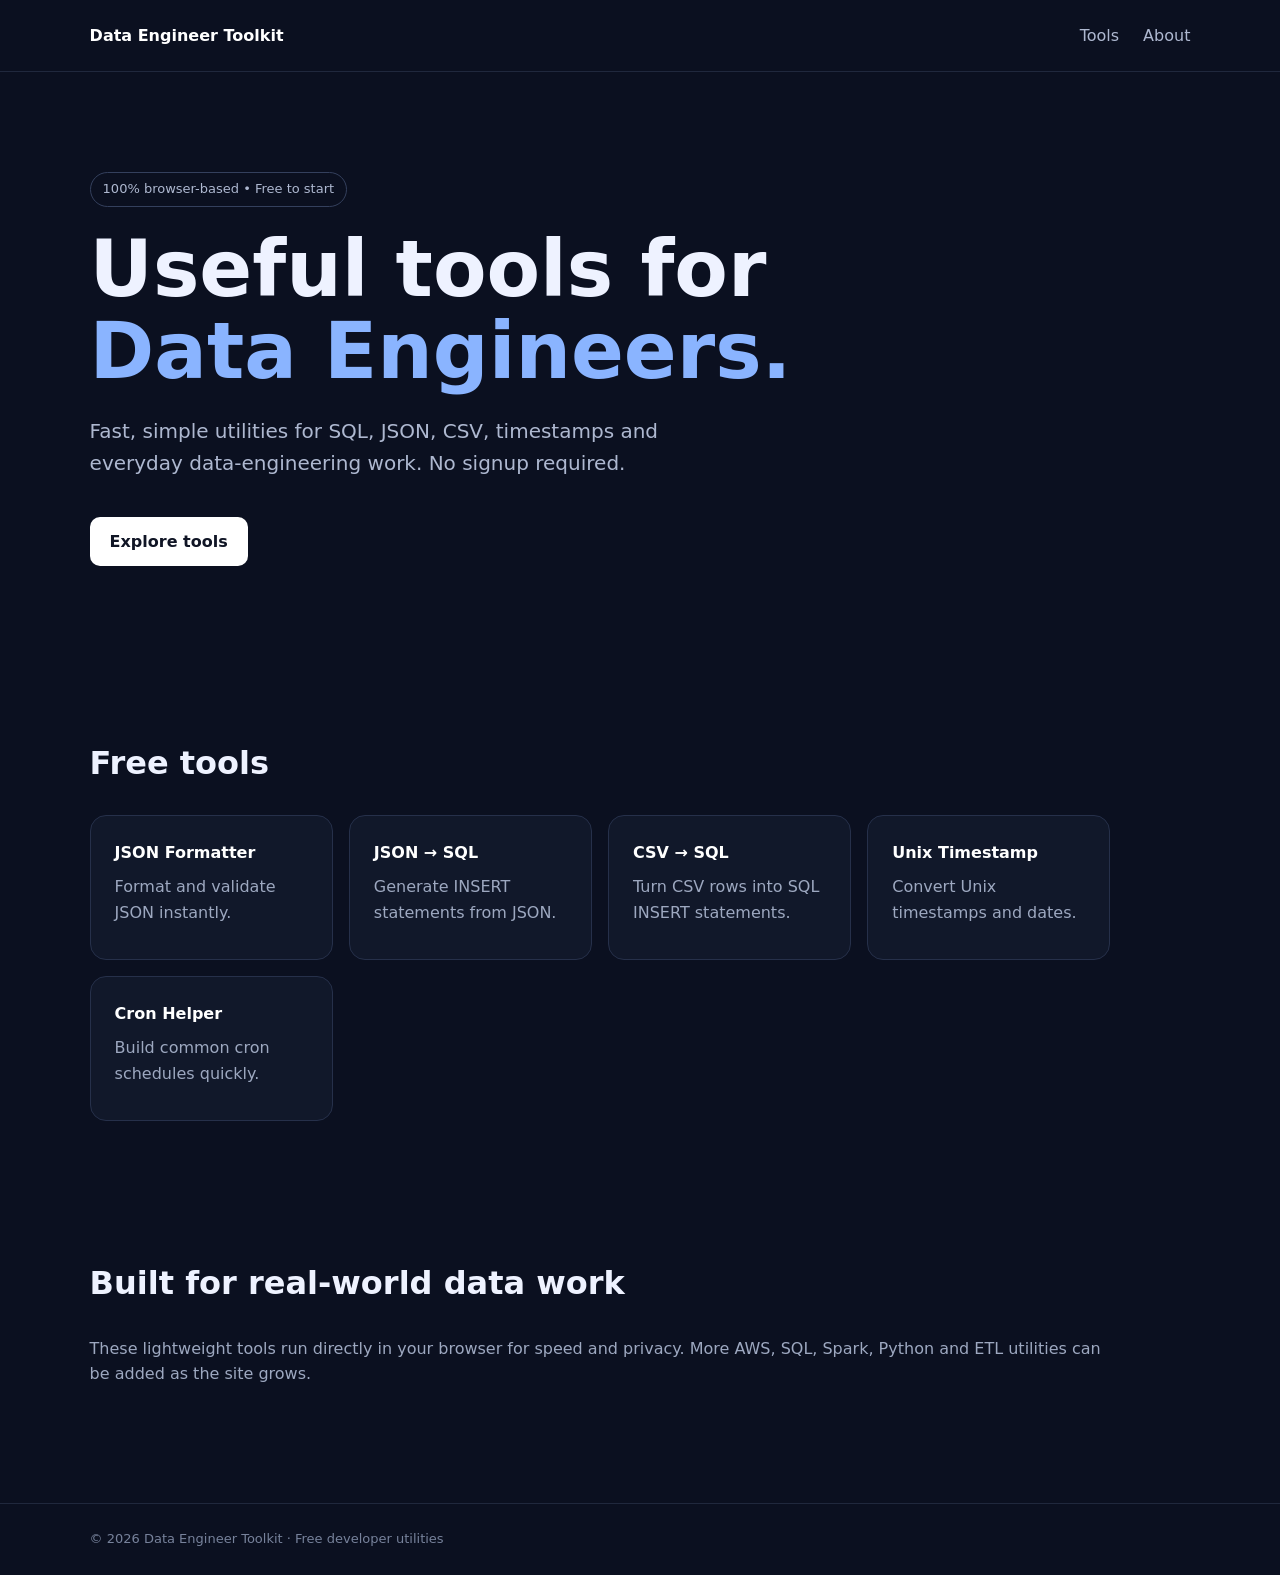
==== index.html @ 97fb95e5 "Add files via upload" ====
<!doctype html>
<html lang="en">
<head>
<meta charset="utf-8">
<meta name="viewport" content="width=device-width,initial-scale=1">
<title>Data Engineer Toolkit — Free Developer Tools</title>
<meta name="description" content="Free browser-based tools for data engineers: JSON formatter, JSON to SQL, CSV to SQL, Unix timestamp converter, and cron expression helper.">
<link rel="stylesheet" href="style.css">
</head>
<body>
<header class="nav">
  <a class="brand" href="/">Data Engineer Toolkit</a>
  <nav><a href="#tools">Tools</a><a href="#about">About</a></nav>
</header>

<main>
<section class="hero">
  <span class="pill">100% browser-based • Free to start</span>
  <h1>Useful tools for<br><span>Data Engineers.</span></h1>
  <p>Fast, simple utilities for SQL, JSON, CSV, timestamps and everyday data-engineering work. No signup required.</p>
  <a class="button" href="#tools">Explore tools</a>
</section>

<section id="tools" class="section">
<h2>Free tools</h2>
<div class="grid">
  <a class="card" href="tools/json-formatter.html"><b>JSON Formatter</b><span>Format and validate JSON instantly.</span></a>
  <a class="card" href="tools/json-to-sql.html"><b>JSON → SQL</b><span>Generate INSERT statements from JSON.</span></a>
  <a class="card" href="tools/csv-to-sql.html"><b>CSV → SQL</b><span>Turn CSV rows into SQL INSERT statements.</span></a>
  <a class="card" href="tools/timestamp.html"><b>Unix Timestamp</b><span>Convert Unix timestamps and dates.</span></a>
  <a class="card" href="tools/cron.html"><b>Cron Helper</b><span>Build common cron schedules quickly.</span></a>
</div>
</section>

<section id="about" class="section about">
<h2>Built for real-world data work</h2>
<p>These lightweight tools run directly in your browser for speed and privacy. More AWS, SQL, Spark, Python and ETL utilities can be added as the site grows.</p>
</section>
</main>
<footer>© 2026 Data Engineer Toolkit · Free developer utilities</footer>
</body>
</html>
---- style.css ----
*{box-sizing:border-box}body{margin:0;font-family:Inter,system-ui,-apple-system,Segoe UI,sans-serif;background:#0b1020;color:#eef2ff;line-height:1.6}.nav{height:72px;display:flex;align-items:center;justify-content:space-between;padding:0 7%;border-bottom:1px solid #20283d;background:#0b1020}.brand{font-weight:800;color:#fff;text-decoration:none}.nav nav{display:flex;gap:24px}.nav nav a{color:#aeb8d0;text-decoration:none}.hero{padding:100px 7% 90px;max-width:900px}.pill{display:inline-block;border:1px solid #34405d;border-radius:999px;padding:6px 12px;color:#aeb8d0;font-size:13px}.hero h1{font-size:clamp(44px,7vw,78px);line-height:1.05;margin:22px 0}.hero h1 span{color:#8ab4ff}.hero p{font-size:20px;color:#aeb8d0;max-width:650px}.button{display:inline-block;margin-top:18px;background:#fff;color:#101525;padding:12px 20px;border-radius:10px;text-decoration:none;font-weight:700}.section{padding:55px 7%;max-width:1200px}.section h2{font-size:32px}.grid{display:grid;grid-template-columns:repeat(auto-fit,minmax(210px,1fr));gap:16px}.card{display:flex;flex-direction:column;gap:8px;padding:24px;border:1px solid #26304a;border-radius:16px;background:#11182a;color:#fff;text-decoration:none;min-height:145px}.card:hover{border-color:#6077aa;transform:translateY(-2px)}.card span,.about p{color:#9da8c0}.about{padding-bottom:100px}footer{border-top:1px solid #20283d;padding:25px 7%;color:#77829b;font-size:13px}
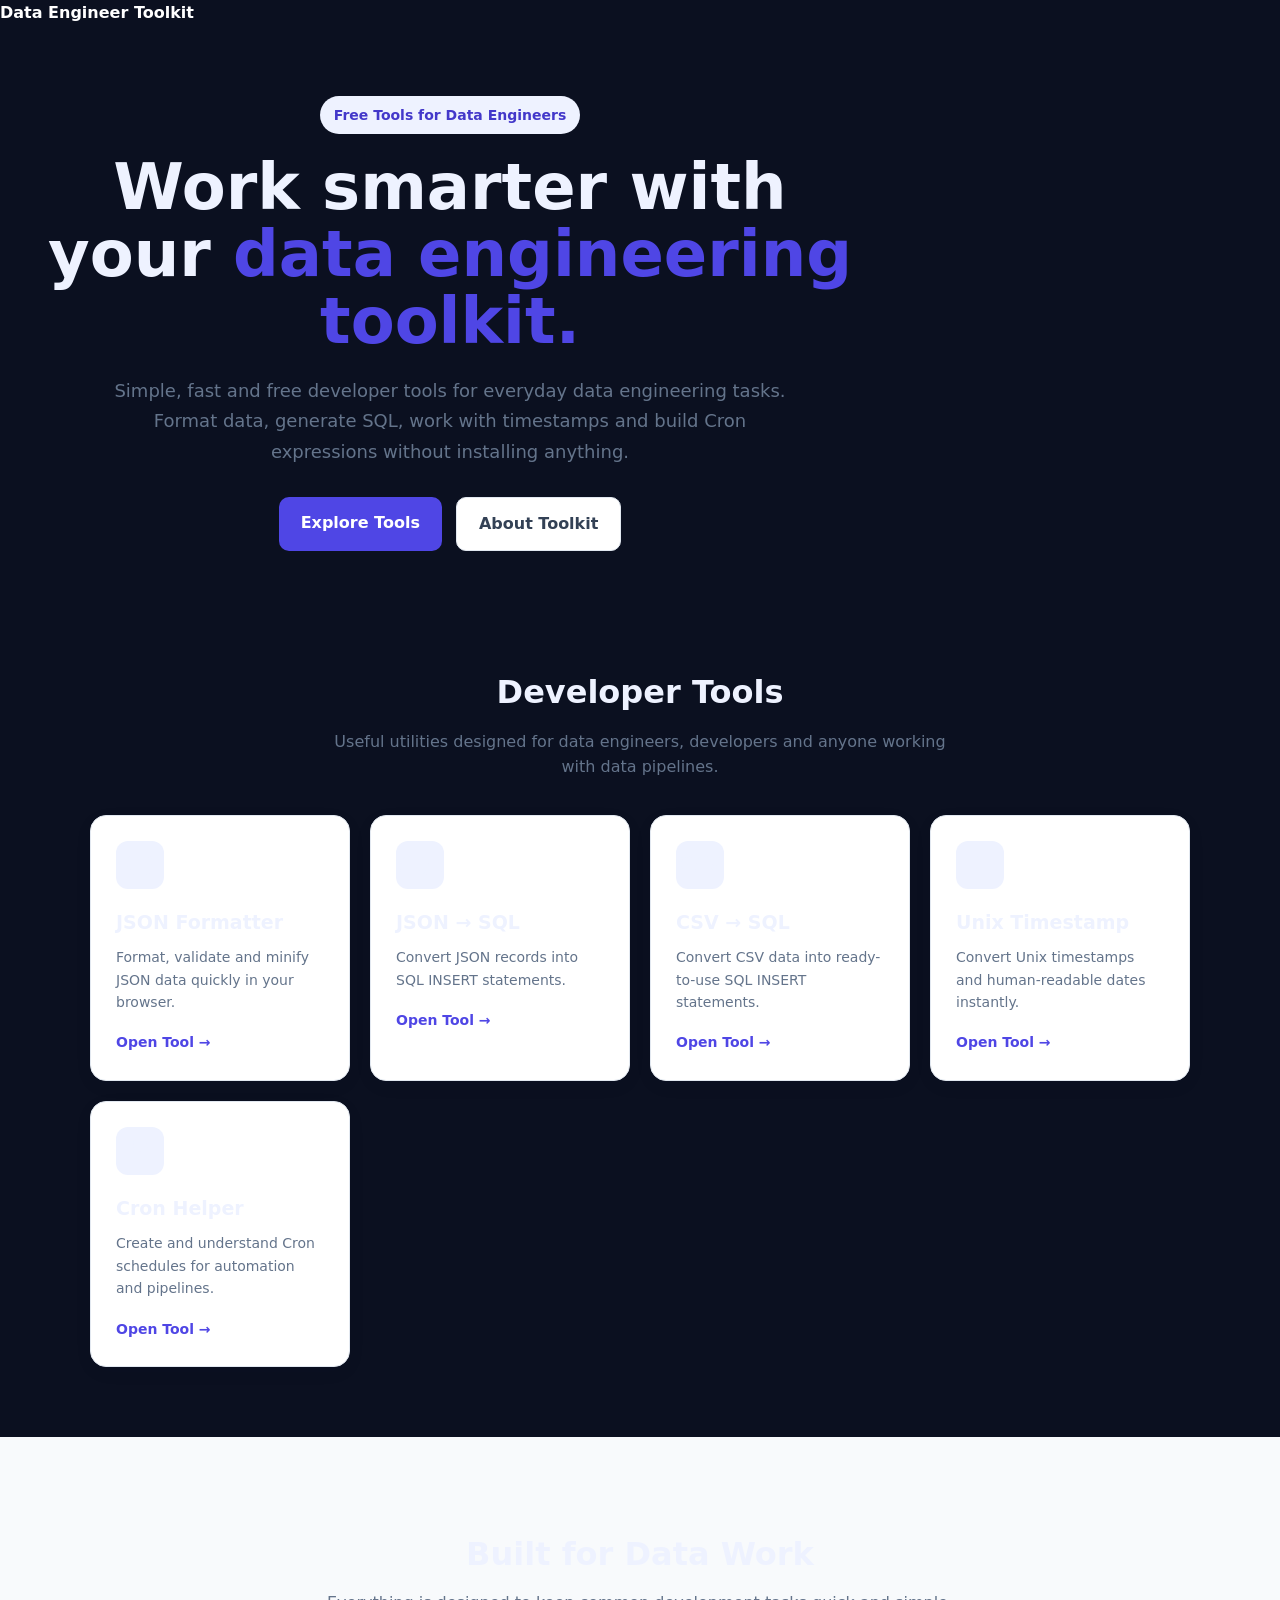
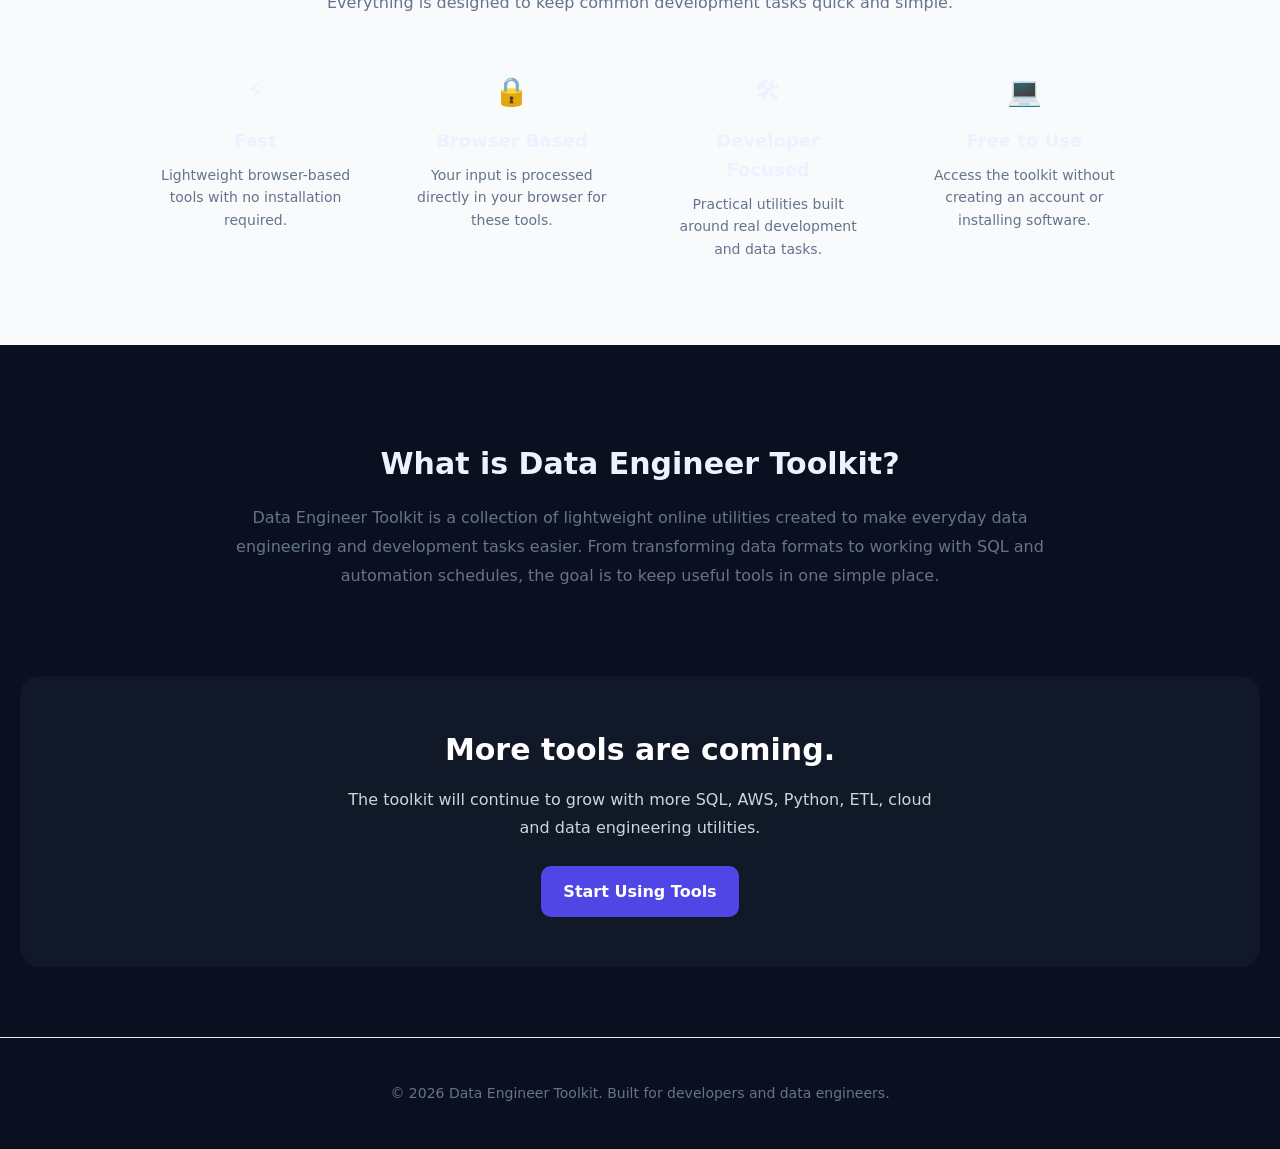
==== commit 86965860: "Refactor index.html for better SEO and structure Updated HTML structure and meta tags for improved c" ====
--- a/index.html
+++ b/index.html
@@ -1,42 +1,461 @@
-<!doctype html>
+<!DOCTYPE html>
 <html lang="en">
 <head>
-<meta charset="utf-8">
-<meta name="viewport" content="width=device-width,initial-scale=1">
-<title>Data Engineer Toolkit — Free Developer Tools</title>
-<meta name="description" content="Free browser-based tools for data engineers: JSON formatter, JSON to SQL, CSV to SQL, Unix timestamp converter, and cron expression helper.">
-<link rel="stylesheet" href="style.css">
+  <meta charset="UTF-8">
+  <meta name="viewport" content="width=device-width, initial-scale=1.0">
+
+  <title>Data Engineer Toolkit | Free Data Engineering Tools</title>
+
+  <meta name="description"
+        content="Free online tools for data engineers and developers. Format JSON, convert JSON and CSV to SQL, work with Unix timestamps, and generate Cron expressions.">
+
+  <meta name="keywords"
+        content="data engineer tools, SQL tools, JSON formatter, CSV to SQL, JSON to SQL, cron generator, Unix timestamp, AWS, ETL">
+
+  <link rel="stylesheet" href="style.css">
+
+  <style>
+    .hero {
+      padding: 70px 20px 55px;
+      text-align: center;
+    }
+
+    .hero-badge {
+      display: inline-block;
+      padding: 8px 14px;
+      border-radius: 999px;
+      background: #eef2ff;
+      color: #4338ca;
+      font-size: 14px;
+      font-weight: 600;
+      margin-bottom: 20px;
+    }
+
+    .hero h1 {
+      font-size: clamp(38px, 6vw, 64px);
+      line-height: 1.05;
+      margin: 0 auto 20px;
+      max-width: 850px;
+    }
+
+    .hero h1 span {
+      color: #4f46e5;
+    }
+
+    .hero p {
+      max-width: 700px;
+      margin: 0 auto 30px;
+      font-size: 18px;
+      line-height: 1.7;
+      color: #64748b;
+    }
+
+    .hero-buttons {
+      display: flex;
+      justify-content: center;
+      gap: 14px;
+      flex-wrap: wrap;
+    }
+
+    .hero-button {
+      display: inline-block;
+      padding: 13px 22px;
+      border-radius: 10px;
+      text-decoration: none;
+      font-weight: 600;
+      transition: 0.2s;
+    }
+
+    .primary-button {
+      background: #4f46e5;
+      color: white;
+    }
+
+    .primary-button:hover {
+      background: #4338ca;
+      transform: translateY(-2px);
+    }
+
+    .secondary-button {
+      background: white;
+      color: #334155;
+      border: 1px solid #e2e8f0;
+    }
+
+    .secondary-button:hover {
+      border-color: #94a3b8;
+      transform: translateY(-2px);
+    }
+
+    .section-heading {
+      text-align: center;
+      margin-bottom: 35px;
+    }
+
+    .section-heading h2 {
+      font-size: 32px;
+      margin-bottom: 10px;
+    }
+
+    .section-heading p {
+      color: #64748b;
+      margin: 0 auto;
+      max-width: 650px;
+    }
+
+    .tools-section {
+      padding: 35px 20px 70px;
+    }
+
+    .tools-grid {
+      display: grid;
+      grid-template-columns: repeat(auto-fit, minmax(240px, 1fr));
+      gap: 20px;
+      max-width: 1100px;
+      margin: auto;
+    }
+
+    .tool-card {
+      background: white;
+      border: 1px solid #e2e8f0;
+      border-radius: 16px;
+      padding: 25px;
+      text-decoration: none;
+      color: inherit;
+      transition: 0.25s ease;
+      box-shadow: 0 5px 20px rgba(15, 23, 42, 0.04);
+    }
+
+    .tool-card:hover {
+      transform: translateY(-5px);
+      border-color: #818cf8;
+      box-shadow: 0 12px 30px rgba(15, 23, 42, 0.10);
+    }
+
+    .tool-icon {
+      width: 48px;
+      height: 48px;
+      display: flex;
+      align-items: center;
+      justify-content: center;
+      border-radius: 12px;
+      background: #eef2ff;
+      font-size: 22px;
+      margin-bottom: 18px;
+    }
+
+    .tool-card h3 {
+      margin: 0 0 9px;
+      font-size: 19px;
+    }
+
+    .tool-card p {
+      margin: 0;
+      color: #64748b;
+      line-height: 1.6;
+      font-size: 14px;
+    }
+
+    .tool-link {
+      display: inline-block;
+      margin-top: 18px;
+      color: #4f46e5;
+      font-size: 14px;
+      font-weight: 600;
+    }
+
+    .features {
+      background: #f8fafc;
+      padding: 65px 20px;
+    }
+
+    .feature-grid {
+      max-width: 1000px;
+      margin: auto;
+      display: grid;
+      grid-template-columns: repeat(auto-fit, minmax(220px, 1fr));
+      gap: 25px;
+    }
+
+    .feature {
+      text-align: center;
+      padding: 20px;
+    }
+
+    .feature-icon {
+      font-size: 28px;
+      margin-bottom: 12px;
+    }
+
+    .feature h3 {
+      margin: 0 0 8px;
+      font-size: 18px;
+    }
+
+    .feature p {
+      margin: 0;
+      color: #64748b;
+      line-height: 1.6;
+      font-size: 14px;
+    }
+
+    .about {
+      max-width: 850px;
+      margin: auto;
+      padding: 70px 20px;
+      text-align: center;
+    }
+
+    .about h2 {
+      font-size: 30px;
+      margin-bottom: 15px;
+    }
+
+    .about p {
+      color: #64748b;
+      line-height: 1.8;
+      font-size: 16px;
+    }
+
+    .cta {
+      margin: 0 20px 70px;
+      padding: 50px 25px;
+      text-align: center;
+      background: #111827;
+      color: white;
+      border-radius: 20px;
+    }
+
+    .cta h2 {
+      margin: 0 0 12px;
+      font-size: 30px;
+    }
+
+    .cta p {
+      color: #cbd5e1;
+      max-width: 600px;
+      margin: 0 auto 25px;
+      line-height: 1.7;
+    }
+
+    .footer {
+      text-align: center;
+      padding: 30px 20px;
+      border-top: 1px solid #e2e8f0;
+      color: #64748b;
+      font-size: 14px;
+    }
+
+    @media (max-width: 600px) {
+      .hero {
+        padding-top: 45px;
+      }
+
+      .hero p {
+        font-size: 16px;
+      }
+
+      .section-heading h2,
+      .about h2,
+      .cta h2 {
+        font-size: 26px;
+      }
+    }
+  </style>
 </head>
+
 <body>
-<header class="nav">
-  <a class="brand" href="/">Data Engineer Toolkit</a>
-  <nav><a href="#tools">Tools</a><a href="#about">About</a></nav>
+
+<header>
+  <div class="container">
+    <a class="brand" href="./index.html">Data Engineer Toolkit</a>
+  </div>
 </header>
 
 <main>
-<section class="hero">
-  <span class="pill">100% browser-based • Free to start</span>
-  <h1>Useful tools for<br><span>Data Engineers.</span></h1>
-  <p>Fast, simple utilities for SQL, JSON, CSV, timestamps and everyday data-engineering work. No signup required.</p>
-  <a class="button" href="#tools">Explore tools</a>
-</section>
-
-<section id="tools" class="section">
-<h2>Free tools</h2>
-<div class="grid">
-  <a class="card" href="tools/json-formatter.html"><b>JSON Formatter</b><span>Format and validate JSON instantly.</span></a>
-  <a class="card" href="tools/json-to-sql.html"><b>JSON → SQL</b><span>Generate INSERT statements from JSON.</span></a>
-  <a class="card" href="tools/csv-to-sql.html"><b>CSV → SQL</b><span>Turn CSV rows into SQL INSERT statements.</span></a>
-  <a class="card" href="tools/timestamp.html"><b>Unix Timestamp</b><span>Convert Unix timestamps and dates.</span></a>
-  <a class="card" href="tools/cron.html"><b>Cron Helper</b><span>Build common cron schedules quickly.</span></a>
-</div>
-</section>
-
-<section id="about" class="section about">
-<h2>Built for real-world data work</h2>
-<p>These lightweight tools run directly in your browser for speed and privacy. More AWS, SQL, Spark, Python and ETL utilities can be added as the site grows.</p>
-</section>
+
+  <!-- HERO -->
+  <section class="hero">
+    <div class="hero-badge">
+      Free Tools for Data Engineers
+    </div>
+
+    <h1>
+      Work smarter with your
+      <span>data engineering toolkit.</span>
+    </h1>
+
+    <p>
+      Simple, fast and free developer tools for everyday data engineering
+      tasks. Format data, generate SQL, work with timestamps and build
+      Cron expressions without installing anything.
+    </p>
+
+    <div class="hero-buttons">
+      <a class="hero-button primary-button" href="#tools">
+        Explore Tools
+      </a>
+
+      <a class="hero-button secondary-button" href="#about">
+        About Toolkit
+      </a>
+    </div>
+  </section>
+
+
+  <!-- TOOLS -->
+  <section class="tools-section" id="tools">
+
+    <div class="section-heading">
+      <h2>Developer Tools</h2>
+      <p>
+        Useful utilities designed for data engineers, developers and
+        anyone working with data pipelines.
+      </p>
+    </div>
+
+    <div class="tools-grid">
+
+      <a class="tool-card" href="tools/json-formatter.html">
+        <div class="tool-icon">{ }</div>
+        <h3>JSON Formatter</h3>
+        <p>
+          Format, validate and minify JSON data quickly in your browser.
+        </p>
+        <span class="tool-link">Open Tool →</span>
+      </a>
+
+
+      <a class="tool-card" href="tools/json-to-sql.html">
+        <div class="tool-icon">SQL</div>
+        <h3>JSON → SQL</h3>
+        <p>
+          Convert JSON records into SQL INSERT statements.
+        </p>
+        <span class="tool-link">Open Tool →</span>
+      </a>
+
+
+      <a class="tool-card" href="tools/csv-to-sql.html">
+        <div class="tool-icon">CSV</div>
+        <h3>CSV → SQL</h3>
+        <p>
+          Convert CSV data into ready-to-use SQL INSERT statements.
+        </p>
+        <span class="tool-link">Open Tool →</span>
+      </a>
+
+
+      <a class="tool-card" href="tools/timestamp.html">
+        <div class="tool-icon">⏱</div>
+        <h3>Unix Timestamp</h3>
+        <p>
+          Convert Unix timestamps and human-readable dates instantly.
+        </p>
+        <span class="tool-link">Open Tool →</span>
+      </a>
+
+
+      <a class="tool-card" href="tools/cron.html">
+        <div class="tool-icon">⌘</div>
+        <h3>Cron Helper</h3>
+        <p>
+          Create and understand Cron schedules for automation and pipelines.
+        </p>
+        <span class="tool-link">Open Tool →</span>
+      </a>
+
+    </div>
+  </section>
+
+
+  <!-- FEATURES -->
+  <section class="features">
+
+    <div class="section-heading">
+      <h2>Built for Data Work</h2>
+      <p>
+        Everything is designed to keep common development tasks quick and simple.
+      </p>
+    </div>
+
+    <div class="feature-grid">
+
+      <div class="feature">
+        <div class="feature-icon">⚡</div>
+        <h3>Fast</h3>
+        <p>
+          Lightweight browser-based tools with no installation required.
+        </p>
+      </div>
+
+      <div class="feature">
+        <div class="feature-icon">🔒</div>
+        <h3>Browser Based</h3>
+        <p>
+          Your input is processed directly in your browser for these tools.
+        </p>
+      </div>
+
+      <div class="feature">
+        <div class="feature-icon">🛠</div>
+        <h3>Developer Focused</h3>
+        <p>
+          Practical utilities built around real development and data tasks.
+        </p>
+      </div>
+
+      <div class="feature">
+        <div class="feature-icon">💻</div>
+        <h3>Free to Use</h3>
+        <p>
+          Access the toolkit without creating an account or installing software.
+        </p>
+      </div>
+
+    </div>
+  </section>
+
+
+  <!-- ABOUT -->
+  <section class="about" id="about">
+
+    <h2>What is Data Engineer Toolkit?</h2>
+
+    <p>
+      Data Engineer Toolkit is a collection of lightweight online utilities
+      created to make everyday data engineering and development tasks easier.
+      From transforming data formats to working with SQL and automation
+      schedules, the goal is to keep useful tools in one simple place.
+    </p>
+
+  </section>
+
+
+  <!-- CTA -->
+  <section class="cta">
+
+    <h2>More tools are coming.</h2>
+
+    <p>
+      The toolkit will continue to grow with more SQL, AWS, Python,
+      ETL, cloud and data engineering utilities.
+    </p>
+
+    <a class="hero-button primary-button" href="#tools">
+      Start Using Tools
+    </a>
+
+  </section>
+
 </main>
-<footer>© 2026 Data Engineer Toolkit · Free developer utilities</footer>
+
+
+<footer class="footer">
+  <p>
+    © 2026 Data Engineer Toolkit. Built for developers and data engineers.
+  </p>
+</footer>
+
 </body>
-</html>+</html>
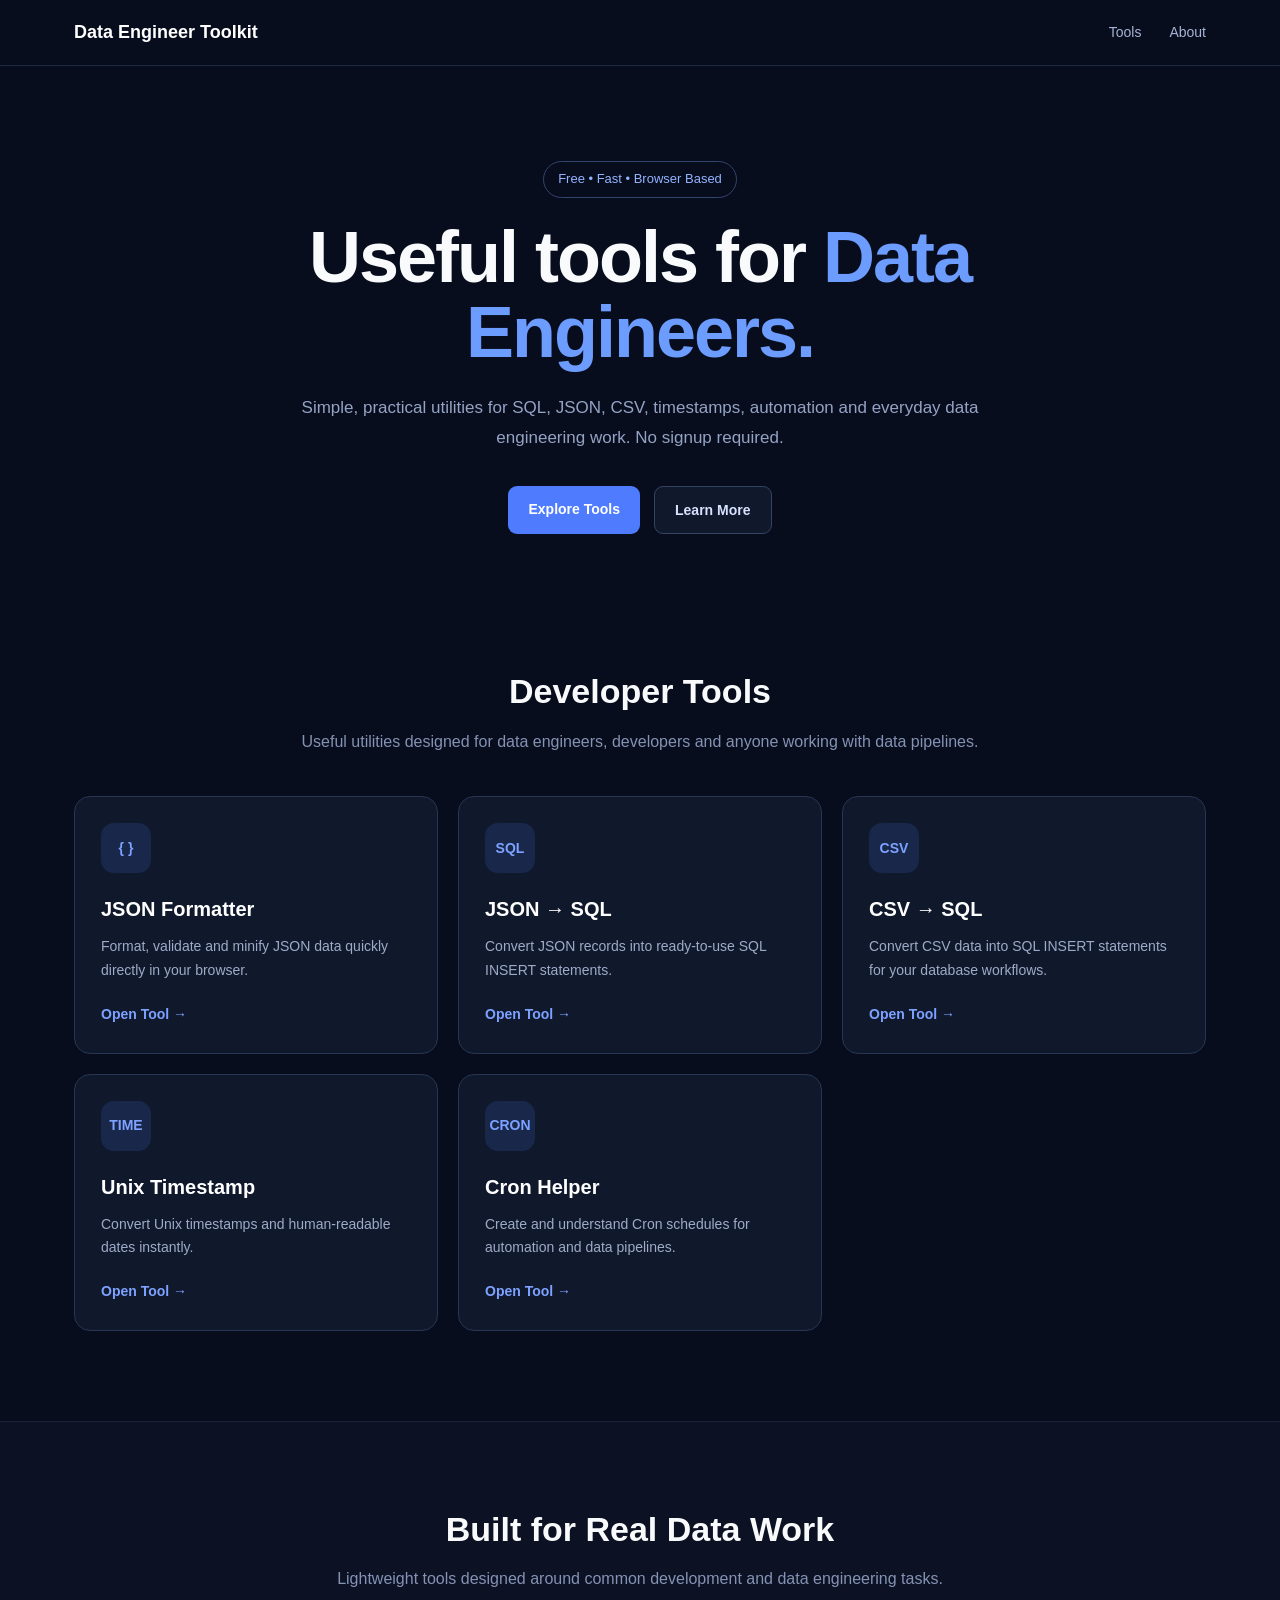
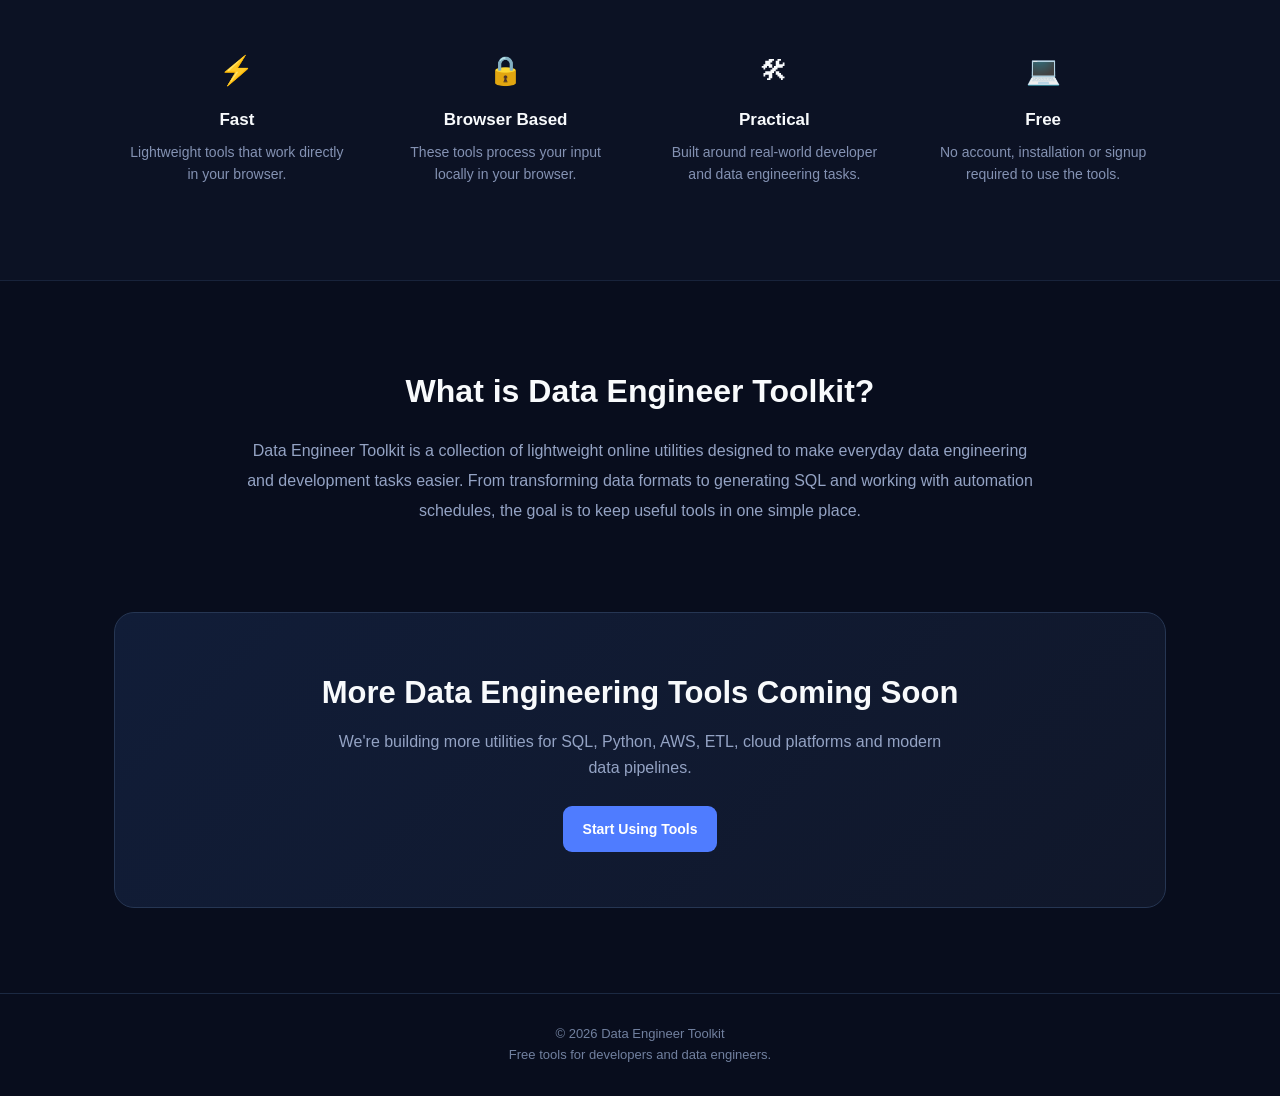
==== commit fa8181a4: "Refactor index.html for improved layout and styling Updated the index.html file to enhance the layou" ====
--- a/index.html
+++ b/index.html
@@ -10,176 +10,254 @@
         content="Free online tools for data engineers and developers. Format JSON, convert JSON and CSV to SQL, work with Unix timestamps, and generate Cron expressions.">
 
   <meta name="keywords"
-        content="data engineer tools, SQL tools, JSON formatter, CSV to SQL, JSON to SQL, cron generator, Unix timestamp, AWS, ETL">
-
-  <link rel="stylesheet" href="style.css">
+        content="data engineer tools, SQL tools, JSON formatter, CSV to SQL, JSON to SQL, cron generator, Unix timestamp, ETL tools">
 
   <style>
+    * {
+      box-sizing: border-box;
+    }
+
+    html {
+      scroll-behavior: smooth;
+    }
+
+    body {
+      margin: 0;
+      background: #080d1d;
+      color: #f8fafc;
+      font-family: Arial, Helvetica, sans-serif;
+      line-height: 1.6;
+    }
+
+    a {
+      color: inherit;
+    }
+
+    /* NAVIGATION */
+
+    .navbar {
+      width: 100%;
+      border-bottom: 1px solid #1d2942;
+      background: #080d1d;
+      position: sticky;
+      top: 0;
+      z-index: 100;
+    }
+
+    .nav-container {
+      max-width: 1180px;
+      margin: auto;
+      padding: 18px 24px;
+      display: flex;
+      align-items: center;
+      justify-content: space-between;
+    }
+
+    .brand {
+      text-decoration: none;
+      font-size: 18px;
+      font-weight: 700;
+      color: #ffffff;
+    }
+
+    .nav-links {
+      display: flex;
+      gap: 28px;
+      align-items: center;
+    }
+
+    .nav-links a {
+      text-decoration: none;
+      color: #a5b4d4;
+      font-size: 14px;
+    }
+
+    .nav-links a:hover {
+      color: #ffffff;
+    }
+
+    /* HERO */
+
     .hero {
-      padding: 70px 20px 55px;
+      max-width: 1000px;
+      margin: auto;
+      padding: 95px 24px 85px;
       text-align: center;
     }
 
     .hero-badge {
       display: inline-block;
-      padding: 8px 14px;
+      padding: 7px 14px;
+      border: 1px solid #33446d;
       border-radius: 999px;
-      background: #eef2ff;
-      color: #4338ca;
-      font-size: 14px;
-      font-weight: 600;
-      margin-bottom: 20px;
+      color: #93b4ff;
+      font-size: 13px;
+      margin-bottom: 22px;
     }
 
     .hero h1 {
-      font-size: clamp(38px, 6vw, 64px);
+      margin: 0 auto 22px;
+      max-width: 900px;
+      font-size: clamp(42px, 7vw, 72px);
       line-height: 1.05;
-      margin: 0 auto 20px;
-      max-width: 850px;
+      letter-spacing: -2px;
     }
 
     .hero h1 span {
-      color: #4f46e5;
-    }
-
-    .hero p {
+      color: #6d9cff;
+    }
+
+    .hero-description {
       max-width: 700px;
-      margin: 0 auto 30px;
-      font-size: 18px;
-      line-height: 1.7;
-      color: #64748b;
+      margin: auto;
+      color: #94a3c4;
+      font-size: 17px;
+      line-height: 1.8;
     }
 
     .hero-buttons {
+      margin-top: 32px;
       display: flex;
       justify-content: center;
       gap: 14px;
       flex-wrap: wrap;
     }
 
-    .hero-button {
+    .button {
       display: inline-block;
-      padding: 13px 22px;
-      border-radius: 10px;
+      padding: 12px 20px;
+      border-radius: 9px;
       text-decoration: none;
-      font-weight: 600;
+      font-size: 14px;
+      font-weight: 700;
       transition: 0.2s;
     }
 
     .primary-button {
-      background: #4f46e5;
-      color: white;
+      background: #4f7cff;
+      color: #ffffff;
     }
 
     .primary-button:hover {
-      background: #4338ca;
+      background: #3d68df;
       transform: translateY(-2px);
     }
 
     .secondary-button {
-      background: white;
-      color: #334155;
-      border: 1px solid #e2e8f0;
+      border: 1px solid #344361;
+      color: #d8e2ff;
+      background: #10182c;
     }
 
     .secondary-button:hover {
-      border-color: #94a3b8;
+      border-color: #6179ad;
       transform: translateY(-2px);
+    }
+
+    /* TOOLS */
+
+    .tools-section {
+      max-width: 1180px;
+      margin: auto;
+      padding: 45px 24px 90px;
     }
 
     .section-heading {
       text-align: center;
-      margin-bottom: 35px;
+      margin-bottom: 42px;
     }
 
     .section-heading h2 {
-      font-size: 32px;
-      margin-bottom: 10px;
+      margin: 0 0 10px;
+      font-size: 34px;
     }
 
     .section-heading p {
-      color: #64748b;
-      margin: 0 auto;
-      max-width: 650px;
-    }
-
-    .tools-section {
-      padding: 35px 20px 70px;
+      max-width: 680px;
+      margin: auto;
+      color: #8492b3;
     }
 
     .tools-grid {
       display: grid;
-      grid-template-columns: repeat(auto-fit, minmax(240px, 1fr));
+      grid-template-columns: repeat(3, 1fr);
       gap: 20px;
-      max-width: 1100px;
-      margin: auto;
     }
 
     .tool-card {
-      background: white;
-      border: 1px solid #e2e8f0;
+      display: block;
+      background: #10182c;
+      border: 1px solid #263653;
       border-radius: 16px;
-      padding: 25px;
+      padding: 26px;
       text-decoration: none;
-      color: inherit;
+      color: #f8fafc;
       transition: 0.25s ease;
-      box-shadow: 0 5px 20px rgba(15, 23, 42, 0.04);
+      min-height: 245px;
     }
 
     .tool-card:hover {
       transform: translateY(-5px);
-      border-color: #818cf8;
-      box-shadow: 0 12px 30px rgba(15, 23, 42, 0.10);
+      border-color: #5f83e8;
+      background: #121d35;
+      box-shadow: 0 15px 40px rgba(0, 0, 0, 0.25);
     }
 
     .tool-icon {
-      width: 48px;
-      height: 48px;
+      width: 50px;
+      height: 50px;
       display: flex;
       align-items: center;
       justify-content: center;
-      border-radius: 12px;
-      background: #eef2ff;
-      font-size: 22px;
-      margin-bottom: 18px;
+      border-radius: 13px;
+      background: #19284a;
+      color: #7da2ff;
+      font-size: 14px;
+      font-weight: 700;
+      margin-bottom: 20px;
     }
 
     .tool-card h3 {
-      margin: 0 0 9px;
-      font-size: 19px;
+      margin: 0 0 10px;
+      color: #ffffff;
+      font-size: 20px;
     }
 
     .tool-card p {
       margin: 0;
-      color: #64748b;
-      line-height: 1.6;
+      color: #9eabc7;
       font-size: 14px;
+      line-height: 1.7;
     }
 
     .tool-link {
       display: inline-block;
-      margin-top: 18px;
-      color: #4f46e5;
+      margin-top: 20px;
+      color: #7da2ff;
       font-size: 14px;
-      font-weight: 600;
-    }
+      font-weight: 700;
+    }
+
+    /* FEATURES */
 
     .features {
-      background: #f8fafc;
-      padding: 65px 20px;
+      border-top: 1px solid #18233b;
+      border-bottom: 1px solid #18233b;
+      background: #0c1224;
+      padding: 80px 24px;
     }
 
     .feature-grid {
-      max-width: 1000px;
+      max-width: 1050px;
       margin: auto;
       display: grid;
-      grid-template-columns: repeat(auto-fit, minmax(220px, 1fr));
+      grid-template-columns: repeat(4, 1fr);
       gap: 25px;
     }
 
     .feature {
       text-align: center;
-      padding: 20px;
+      padding: 15px;
     }
 
     .feature-icon {
@@ -189,273 +267,483 @@
 
     .feature h3 {
       margin: 0 0 8px;
-      font-size: 18px;
+      font-size: 17px;
     }
 
     .feature p {
       margin: 0;
-      color: #64748b;
+      color: #8492b3;
+      font-size: 14px;
       line-height: 1.6;
-      font-size: 14px;
-    }
+    }
+
+    /* ABOUT */
 
     .about {
       max-width: 850px;
       margin: auto;
-      padding: 70px 20px;
+      padding: 85px 24px;
       text-align: center;
     }
 
     .about h2 {
-      font-size: 30px;
-      margin-bottom: 15px;
+      margin: 0 0 18px;
+      font-size: 32px;
     }
 
     .about p {
-      color: #64748b;
-      line-height: 1.8;
+      margin: 0;
+      color: #94a3c4;
       font-size: 16px;
+      line-height: 1.9;
+    }
+
+    /* CTA */
+
+    .cta-wrapper {
+      max-width: 1100px;
+      margin: auto;
+      padding: 0 24px 85px;
     }
 
     .cta {
-      margin: 0 20px 70px;
-      padding: 50px 25px;
+      padding: 55px 25px;
       text-align: center;
-      background: #111827;
-      color: white;
+      border: 1px solid #263653;
       border-radius: 20px;
+      background: linear-gradient(
+        135deg,
+        #111d38,
+        #10172a
+      );
     }
 
     .cta h2 {
       margin: 0 0 12px;
-      font-size: 30px;
+      font-size: 31px;
     }
 
     .cta p {
-      color: #cbd5e1;
-      max-width: 600px;
+      max-width: 620px;
       margin: 0 auto 25px;
-      line-height: 1.7;
-    }
-
-    .footer {
+      color: #94a3c4;
+    }
+
+    /* FOOTER */
+
+    footer {
+      border-top: 1px solid #1b2942;
+      padding: 30px 24px;
       text-align: center;
-      padding: 30px 20px;
-      border-top: 1px solid #e2e8f0;
-      color: #64748b;
-      font-size: 14px;
+      color: #71809f;
+      font-size: 13px;
+    }
+
+    /* MOBILE */
+
+    @media (max-width: 900px) {
+
+      .tools-grid {
+        grid-template-columns: repeat(2, 1fr);
+      }
+
+      .feature-grid {
+        grid-template-columns: repeat(2, 1fr);
+      }
+
     }
 
     @media (max-width: 600px) {
+
+      .nav-container {
+        padding: 15px 18px;
+      }
+
+      .nav-links {
+        gap: 14px;
+      }
+
+      .nav-links a {
+        font-size: 12px;
+      }
+
       .hero {
-        padding-top: 45px;
-      }
-
-      .hero p {
-        font-size: 16px;
-      }
-
-      .section-heading h2,
-      .about h2,
+        padding: 65px 20px;
+      }
+
+      .hero h1 {
+        font-size: 42px;
+        letter-spacing: -1px;
+      }
+
+      .hero-description {
+        font-size: 15px;
+      }
+
+      .tools-section {
+        padding-left: 18px;
+        padding-right: 18px;
+      }
+
+      .tools-grid {
+        grid-template-columns: 1fr;
+      }
+
+      .feature-grid {
+        grid-template-columns: 1fr;
+      }
+
+      .section-heading h2 {
+        font-size: 28px;
+      }
+
+      .about h2 {
+        font-size: 28px;
+      }
+
       .cta h2 {
         font-size: 26px;
       }
+
     }
   </style>
 </head>
 
 <body>
 
-<header>
-  <div class="container">
-    <a class="brand" href="./index.html">Data Engineer Toolkit</a>
-  </div>
-</header>
-
-<main>
+  <!-- NAVIGATION -->
+
+  <header class="navbar">
+    <div class="nav-container">
+
+      <a class="brand" href="./index.html">
+        Data Engineer Toolkit
+      </a>
+
+      <nav class="nav-links">
+        <a href="#tools">Tools</a>
+        <a href="#about">About</a>
+      </nav>
+
+    </div>
+  </header>
+
 
   <!-- HERO -->
-  <section class="hero">
-    <div class="hero-badge">
-      Free Tools for Data Engineers
+
+  <main>
+
+    <section class="hero">
+
+      <div class="hero-badge">
+        Free • Fast • Browser Based
+      </div>
+
+      <h1>
+        Useful tools for
+        <span>Data Engineers.</span>
+      </h1>
+
+      <p class="hero-description">
+        Simple, practical utilities for SQL, JSON, CSV, timestamps,
+        automation and everyday data engineering work.
+        No signup required.
+      </p>
+
+      <div class="hero-buttons">
+
+        <a class="button primary-button" href="#tools">
+          Explore Tools
+        </a>
+
+        <a class="button secondary-button" href="#about">
+          Learn More
+        </a>
+
+      </div>
+
+    </section>
+
+
+    <!-- TOOLS -->
+
+    <section class="tools-section" id="tools">
+
+      <div class="section-heading">
+
+        <h2>Developer Tools</h2>
+
+        <p>
+          Useful utilities designed for data engineers,
+          developers and anyone working with data pipelines.
+        </p>
+
+      </div>
+
+
+      <div class="tools-grid">
+
+
+        <!-- JSON FORMATTER -->
+
+        <a class="tool-card" href="tools/json-formatter.html">
+
+          <div class="tool-icon">
+            { }
+          </div>
+
+          <h3>JSON Formatter</h3>
+
+          <p>
+            Format, validate and minify JSON data quickly
+            directly in your browser.
+          </p>
+
+          <span class="tool-link">
+            Open Tool →
+          </span>
+
+        </a>
+
+
+        <!-- JSON TO SQL -->
+
+        <a class="tool-card" href="tools/json-to-sql.html">
+
+          <div class="tool-icon">
+            SQL
+          </div>
+
+          <h3>JSON → SQL</h3>
+
+          <p>
+            Convert JSON records into ready-to-use
+            SQL INSERT statements.
+          </p>
+
+          <span class="tool-link">
+            Open Tool →
+          </span>
+
+        </a>
+
+
+        <!-- CSV TO SQL -->
+
+        <a class="tool-card" href="tools/csv-to-sql.html">
+
+          <div class="tool-icon">
+            CSV
+          </div>
+
+          <h3>CSV → SQL</h3>
+
+          <p>
+            Convert CSV data into SQL INSERT statements
+            for your database workflows.
+          </p>
+
+          <span class="tool-link">
+            Open Tool →
+          </span>
+
+        </a>
+
+
+        <!-- TIMESTAMP -->
+
+        <a class="tool-card" href="tools/timestamp.html">
+
+          <div class="tool-icon">
+            TIME
+          </div>
+
+          <h3>Unix Timestamp</h3>
+
+          <p>
+            Convert Unix timestamps and human-readable
+            dates instantly.
+          </p>
+
+          <span class="tool-link">
+            Open Tool →
+          </span>
+
+        </a>
+
+
+        <!-- CRON -->
+
+        <a class="tool-card" href="tools/cron.html">
+
+          <div class="tool-icon">
+            CRON
+          </div>
+
+          <h3>Cron Helper</h3>
+
+          <p>
+            Create and understand Cron schedules for
+            automation and data pipelines.
+          </p>
+
+          <span class="tool-link">
+            Open Tool →
+          </span>
+
+        </a>
+
+
+      </div>
+
+    </section>
+
+
+    <!-- FEATURES -->
+
+    <section class="features">
+
+      <div class="section-heading">
+
+        <h2>Built for Real Data Work</h2>
+
+        <p>
+          Lightweight tools designed around common
+          development and data engineering tasks.
+        </p>
+
+      </div>
+
+
+      <div class="feature-grid">
+
+        <div class="feature">
+
+          <div class="feature-icon">
+            ⚡
+          </div>
+
+          <h3>Fast</h3>
+
+          <p>
+            Lightweight tools that work directly
+            in your browser.
+          </p>
+
+        </div>
+
+
+        <div class="feature">
+
+          <div class="feature-icon">
+            🔒
+          </div>
+
+          <h3>Browser Based</h3>
+
+          <p>
+            These tools process your input locally
+            in your browser.
+          </p>
+
+        </div>
+
+
+        <div class="feature">
+
+          <div class="feature-icon">
+            🛠
+          </div>
+
+          <h3>Practical</h3>
+
+          <p>
+            Built around real-world developer
+            and data engineering tasks.
+          </p>
+
+        </div>
+
+
+        <div class="feature">
+
+          <div class="feature-icon">
+            💻
+          </div>
+
+          <h3>Free</h3>
+
+          <p>
+            No account, installation or signup
+            required to use the tools.
+          </p>
+
+        </div>
+
+      </div>
+
+    </section>
+
+
+    <!-- ABOUT -->
+
+    <section class="about" id="about">
+
+      <h2>
+        What is Data Engineer Toolkit?
+      </h2>
+
+      <p>
+        Data Engineer Toolkit is a collection of lightweight
+        online utilities designed to make everyday data
+        engineering and development tasks easier.
+        From transforming data formats to generating SQL
+        and working with automation schedules, the goal is
+        to keep useful tools in one simple place.
+      </p>
+
+    </section>
+
+
+    <!-- CTA -->
+
+    <section class="cta-wrapper">
+
+      <div class="cta">
+
+        <h2>
+          More Data Engineering Tools Coming Soon
+        </h2>
+
+        <p>
+          We're building more utilities for SQL, Python,
+          AWS, ETL, cloud platforms and modern data pipelines.
+        </p>
+
+        <a class="button primary-button" href="#tools">
+          Start Using Tools
+        </a>
+
+      </div>
+
+    </section>
+
+  </main>
+
+
+  <!-- FOOTER -->
+
+  <footer>
+
+    <div>
+      © 2026 Data Engineer Toolkit
     </div>
 
-    <h1>
-      Work smarter with your
-      <span>data engineering toolkit.</span>
-    </h1>
-
-    <p>
-      Simple, fast and free developer tools for everyday data engineering
-      tasks. Format data, generate SQL, work with timestamps and build
-      Cron expressions without installing anything.
-    </p>
-
-    <div class="hero-buttons">
-      <a class="hero-button primary-button" href="#tools">
-        Explore Tools
-      </a>
-
-      <a class="hero-button secondary-button" href="#about">
-        About Toolkit
-      </a>
+    <div>
+      Free tools for developers and data engineers.
     </div>
-  </section>
-
-
-  <!-- TOOLS -->
-  <section class="tools-section" id="tools">
-
-    <div class="section-heading">
-      <h2>Developer Tools</h2>
-      <p>
-        Useful utilities designed for data engineers, developers and
-        anyone working with data pipelines.
-      </p>
-    </div>
-
-    <div class="tools-grid">
-
-      <a class="tool-card" href="tools/json-formatter.html">
-        <div class="tool-icon">{ }</div>
-        <h3>JSON Formatter</h3>
-        <p>
-          Format, validate and minify JSON data quickly in your browser.
-        </p>
-        <span class="tool-link">Open Tool →</span>
-      </a>
-
-
-      <a class="tool-card" href="tools/json-to-sql.html">
-        <div class="tool-icon">SQL</div>
-        <h3>JSON → SQL</h3>
-        <p>
-          Convert JSON records into SQL INSERT statements.
-        </p>
-        <span class="tool-link">Open Tool →</span>
-      </a>
-
-
-      <a class="tool-card" href="tools/csv-to-sql.html">
-        <div class="tool-icon">CSV</div>
-        <h3>CSV → SQL</h3>
-        <p>
-          Convert CSV data into ready-to-use SQL INSERT statements.
-        </p>
-        <span class="tool-link">Open Tool →</span>
-      </a>
-
-
-      <a class="tool-card" href="tools/timestamp.html">
-        <div class="tool-icon">⏱</div>
-        <h3>Unix Timestamp</h3>
-        <p>
-          Convert Unix timestamps and human-readable dates instantly.
-        </p>
-        <span class="tool-link">Open Tool →</span>
-      </a>
-
-
-      <a class="tool-card" href="tools/cron.html">
-        <div class="tool-icon">⌘</div>
-        <h3>Cron Helper</h3>
-        <p>
-          Create and understand Cron schedules for automation and pipelines.
-        </p>
-        <span class="tool-link">Open Tool →</span>
-      </a>
-
-    </div>
-  </section>
-
-
-  <!-- FEATURES -->
-  <section class="features">
-
-    <div class="section-heading">
-      <h2>Built for Data Work</h2>
-      <p>
-        Everything is designed to keep common development tasks quick and simple.
-      </p>
-    </div>
-
-    <div class="feature-grid">
-
-      <div class="feature">
-        <div class="feature-icon">⚡</div>
-        <h3>Fast</h3>
-        <p>
-          Lightweight browser-based tools with no installation required.
-        </p>
-      </div>
-
-      <div class="feature">
-        <div class="feature-icon">🔒</div>
-        <h3>Browser Based</h3>
-        <p>
-          Your input is processed directly in your browser for these tools.
-        </p>
-      </div>
-
-      <div class="feature">
-        <div class="feature-icon">🛠</div>
-        <h3>Developer Focused</h3>
-        <p>
-          Practical utilities built around real development and data tasks.
-        </p>
-      </div>
-
-      <div class="feature">
-        <div class="feature-icon">💻</div>
-        <h3>Free to Use</h3>
-        <p>
-          Access the toolkit without creating an account or installing software.
-        </p>
-      </div>
-
-    </div>
-  </section>
-
-
-  <!-- ABOUT -->
-  <section class="about" id="about">
-
-    <h2>What is Data Engineer Toolkit?</h2>
-
-    <p>
-      Data Engineer Toolkit is a collection of lightweight online utilities
-      created to make everyday data engineering and development tasks easier.
-      From transforming data formats to working with SQL and automation
-      schedules, the goal is to keep useful tools in one simple place.
-    </p>
-
-  </section>
-
-
-  <!-- CTA -->
-  <section class="cta">
-
-    <h2>More tools are coming.</h2>
-
-    <p>
-      The toolkit will continue to grow with more SQL, AWS, Python,
-      ETL, cloud and data engineering utilities.
-    </p>
-
-    <a class="hero-button primary-button" href="#tools">
-      Start Using Tools
-    </a>
-
-  </section>
-
-</main>
-
-
-<footer class="footer">
-  <p>
-    © 2026 Data Engineer Toolkit. Built for developers and data engineers.
-  </p>
-</footer>
+
+  </footer>
 
 </body>
 </html>
